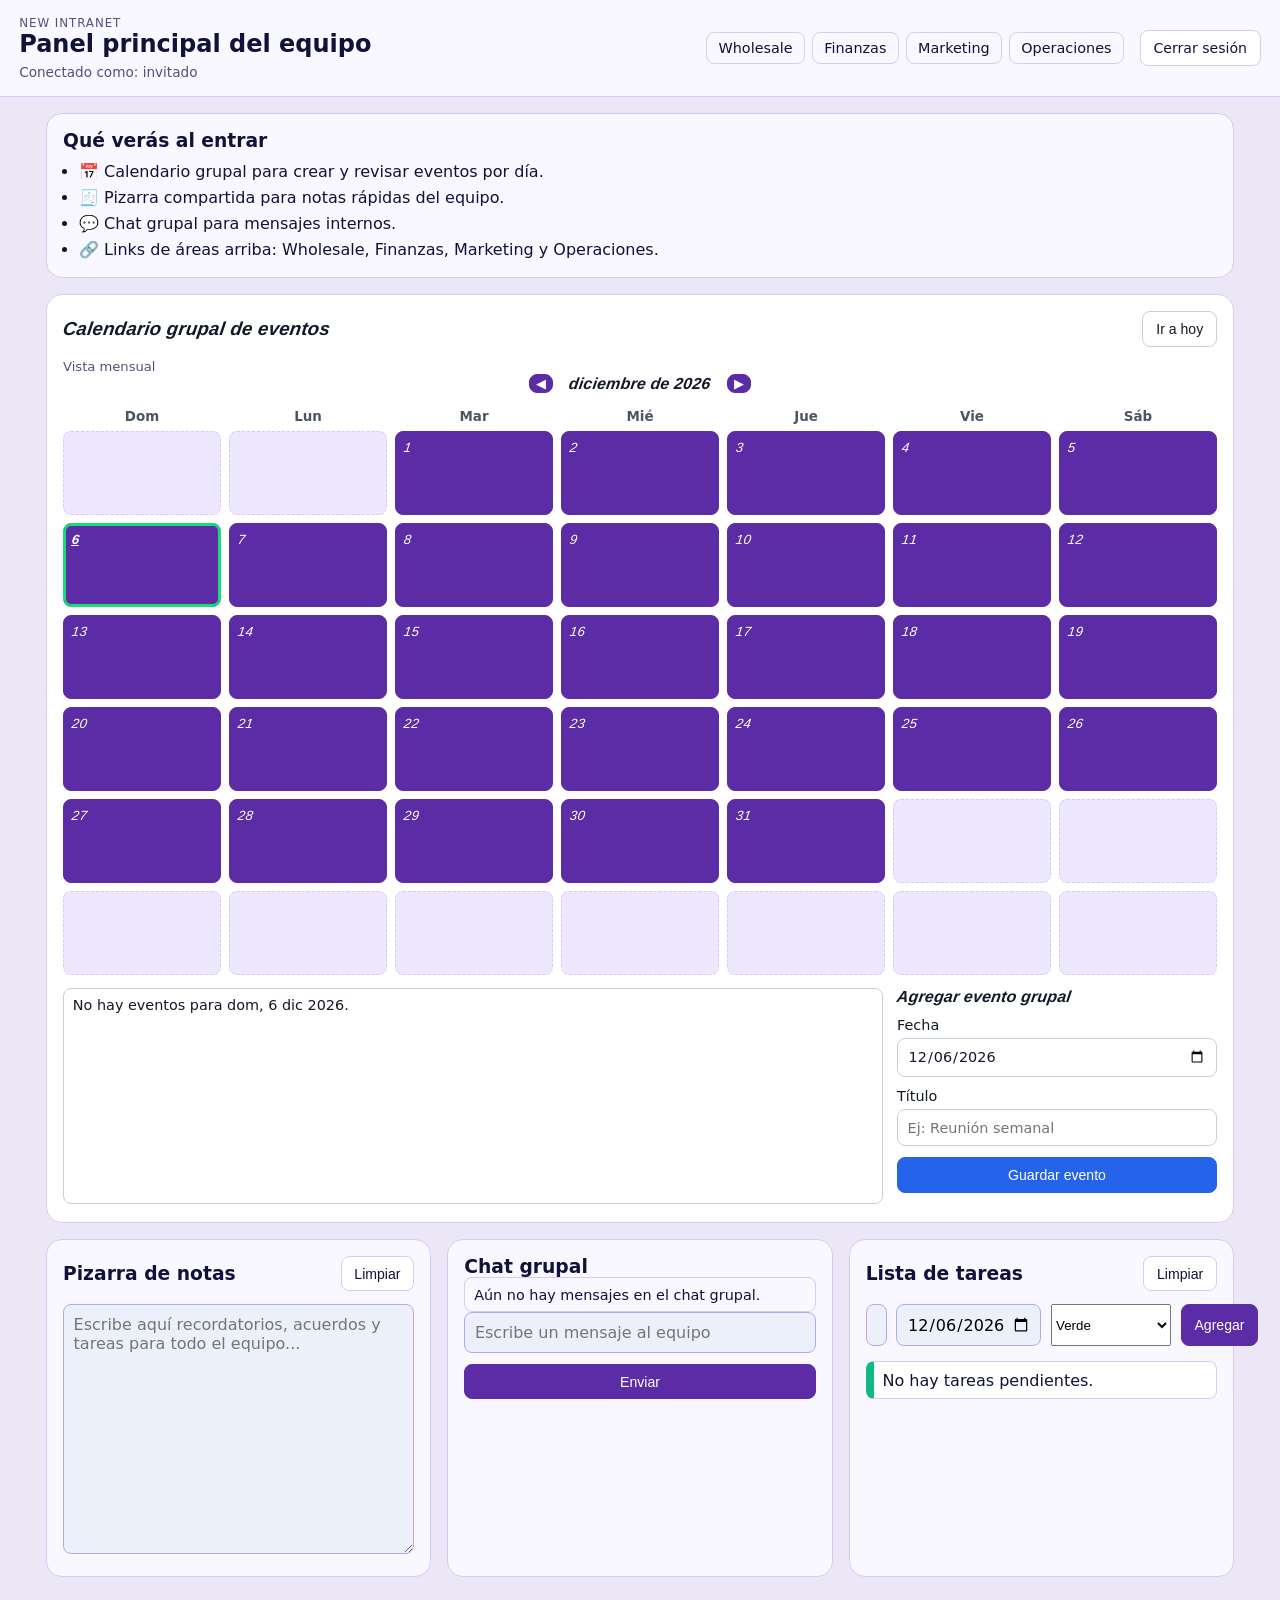
==== dashboard.html @ e8247cc8 "Moderniza calendario y refleja tareas por fecha diaria" ====
<!doctype html>
<html lang="es">
  <head>
    <meta charset="UTF-8" />
    <meta name="viewport" content="width=device-width, initial-scale=1.0" />
    <title>New Intranet | Panel</title>
    <link rel="stylesheet" href="styles.css" />
  </head>
  <body>
    <header class="site-header">
      <div>
        <p class="eyebrow">New Intranet</p>
        <h2>Panel principal del equipo</h2>
        <p id="session-user" class="session-user"></p>
      </div>

      <nav class="main-nav" aria-label="Secciones con carpetas Drive">
        <a data-area="wholesale" href="https://drive.google.com/drive/folders/1Oswjbo7u0H7g6tARwwQdeY3tPJx0e1XW?usp=drive_link" target="_blank" rel="noreferrer">Wholesale</a>
        <a data-area="finanzas" href="https://drive.google.com/drive/folders/1-COoCu54kIMru4lehm1cpL29gsivSaGc?usp=drive_link" target="_blank" rel="noreferrer">Finanzas</a>
        <a data-area="marketing" href="https://drive.google.com/drive/folders/1--HATUoeYdKYW5DXxr9l6dizmcd77jkb?usp=drive_link" target="_blank" rel="noreferrer">Marketing</a>
        <a data-area="operaciones" href="https://drive.google.com/drive/folders/1dB-Y4vaV6Zjd23VlQBxV0UuB1uddcmFH?usp=drive_link" target="_blank" rel="noreferrer">Operaciones</a>
      </nav>

      <a id="logout-btn" class="btn ghost" href="index.html">Cerrar sesión</a>
    </header>

    <main class="container">
      <section class="card onboarding-card">
        <h3>Qué verás al entrar</h3>
        <ul>
          <li>📅 Calendario grupal para crear y revisar eventos por día.</li>
          <li>🧾 Pizarra compartida para notas rápidas del equipo.</li>
          <li>💬 Chat grupal para mensajes internos.</li>
          <li>🔗 Links de áreas arriba: Wholesale, Finanzas, Marketing y Operaciones.</li>
        </ul>
      </section>

      <section class="card calendar-card">
        <div class="section-head">
          <h3>Calendario grupal de eventos</h3>
          <button id="today-btn" class="btn ghost" type="button">Ir a hoy</button>
        </div>
        <p class="hint">Vista mensual</p>

        <div class="calendar-header">
          <button id="prev-month" type="button">◀</button>
          <strong id="month-title"></strong>
          <button id="next-month" type="button">▶</button>
        </div>

        <div class="calendar-grid-head">
          <span>Dom</span><span>Lun</span><span>Mar</span><span>Mié</span><span>Jue</span><span>Vie</span><span>Sáb</span>
        </div>
        <div id="calendar-grid" class="calendar-grid"></div>

        <div class="event-layout">
          <ul id="events-list" class="events-list"></ul>

          <form id="event-form" class="event-form">
            <h4>Agregar evento grupal</h4>
            <label>
              Fecha
              <input id="event-date" type="date" />
            </label>
            <label>
              Título
              <input id="event-title" type="text" placeholder="Ej: Reunión semanal" required />
            </label>
            <button class="btn" type="submit">Guardar evento</button>
            <p id="event-feedback" class="hint" role="status" aria-live="polite"></p>
          </form>
        </div>
      </section>

      <section class="grid-3">
        <article class="card notes-card">
          <div class="section-head">
            <h3>Pizarra de notas</h3>
            <button id="clear-notes" class="btn ghost" type="button">Limpiar</button>
          </div>
          <textarea
            id="notes-board"
            placeholder="Escribe aquí recordatorios, acuerdos y tareas para todo el equipo..."
          ></textarea>
        </article>

        <article class="card chat-card">
          <h3>Chat grupal</h3>
          <ul id="chat-list" class="chat-list"></ul>

          <form id="chat-form" class="chat-form">
            <input id="chat-message" type="text" placeholder="Escribe un mensaje al equipo" required />
            <button class="btn" type="submit">Enviar</button>
          </form>
        </article>

        <article class="card tasks-card">
          <div class="section-head">
            <h3>Lista de tareas</h3>
            <button id="clear-tasks" class="btn ghost" type="button">Limpiar</button>
          </div>

          <form id="task-form" class="task-form">
            <input id="task-input" type="text" placeholder="Ej: Enviar propuesta a cliente" required />
            <input id="task-date" type="date" aria-label="Fecha de tarea" />
            <select id="task-color" aria-label="Color de tarea">
              <option value="#ef4444">Rojo</option>
              <option value="#f59e0b">Naranjo</option>
              <option value="#10b981" selected>Verde</option>
              <option value="#3b82f6">Azul</option>
              <option value="#8b5cf6">Morado</option>
            </select>
            <button class="btn" type="submit">Agregar</button>
          </form>

          <ul id="tasks-list" class="tasks-list"></ul>
        </article>
      </section>
    </main>

    <script src="script.js"></script>
  </body>
</html>
---- styles.css ----
:root {
  --bg: #ece7f7;
  --card: #f9f7ff;
  --text: #101239;
  --muted: #50517a;
  --border: #d8caf8;
  --accent: #5b2ca5;
  --accent-soft: #efe7ff;
  --ok: #10b981;
  --logo-font: "Arial Black", "Impact", "Segoe UI", sans-serif;
}

* {
  box-sizing: border-box;
}

body {
  margin: 0;
  min-height: 100vh;
  background: var(--bg);
  color: var(--text);
  font-family: Inter, system-ui, -apple-system, Segoe UI, Roboto, sans-serif;
}

.hidden {
  display: none;
}

.login-view {
  min-height: 100vh;
  display: grid;
  place-items: center;
  padding: 1.2rem;
}

.login-card {
  width: min(1080px, 100%);
  background: var(--card);
  border: 1px solid var(--border);
  border-radius: 18px;
  overflow: hidden;
  display: grid;
  grid-template-columns: 1fr;
  gap: 1rem;
  padding: 1rem;
}

.hero-image {
  width: 100%;
  height: 100%;
  object-fit: cover;
}

.logo-hero {
  display: grid;
  grid-template-columns: auto 1fr;
  grid-template-rows: auto auto;
  align-items: center;
  gap: 0 1rem;
  background: #fff;
  border: 1px solid var(--border);
  border-radius: 14px;
  padding: 1.2rem;
}

.logo-icon {
  margin: 0;
  grid-row: 1 / span 2;
  width: 70px;
  height: 70px;
  border-radius: 20px;
  display: grid;
  place-items: center;
  font-size: 2rem;
  background: linear-gradient(180deg, #ffb347, #f59e0b);
}

.logo-title {
  margin: 0;
  font-size: clamp(1.5rem, 4.2vw, 2.5rem);
  line-height: 1;
  color: var(--text);
  font-weight: 800;
}

.logo-subtitle {
  margin: 0.55rem 0 0;
  color: #1f2a44;
  font-size: clamp(0.9rem, 1.8vw, 1.2rem);
  font-weight: 500;
}

.login-content {
  background: #fff;
  border: 1px solid var(--border);
  border-radius: 14px;
  padding: 1.2rem;
  display: grid;
  align-content: center;
  gap: 0.7rem;
}

.eyebrow {
  margin: 0;
  text-transform: uppercase;
  letter-spacing: 0.08em;
  font-size: 0.74rem;
  color: var(--muted);
}

h1,
h2,
h3,
h4 {
  margin: 0;
}

.subtitle {
  margin: 0;
  color: var(--muted);
}

.login-form {
  display: grid;
  gap: 0.7rem;
}

label {
  display: grid;
  gap: 0.3rem;
  font-size: 0.9rem;
}

input,
textarea {
  width: 100%;
  border: 1px solid #b8a6ec;
  border-radius: 8px;
  padding: 0.6rem;
  font: inherit;
  background: #ecf0fa;
}

.btn {
  border: 1px solid var(--accent);
  border-radius: 8px;
  background: var(--accent);
  color: #fff;
  text-decoration: none;
  padding: 0.55rem 0.8rem;
  font-size: 0.88rem;
  cursor: pointer;
}

.btn.ghost {
  border-color: var(--border);
  background: #fff;
  color: var(--text);
}

.btn.block {
  display: block;
  text-align: center;
}

.error-message {
  min-height: 1.2rem;
  margin: 0;
  color: #ef4444;
  font-size: 0.84rem;
}

.hint {
  margin: 0;
  color: var(--muted);
  font-size: 0.82rem;
}

.site-header {
  display: grid;
  grid-template-columns: 1fr auto auto;
  gap: 1rem;
  align-items: center;
  padding: 1rem 1.2rem;
  border-bottom: 1px solid var(--border);
  background: var(--card);
  position: sticky;
  top: 0;
  z-index: 10;
}

.session-user {
  margin: 0.35rem 0 0;
  color: var(--muted);
  font-size: 0.85rem;
}

.main-nav {
  display: flex;
  gap: 0.45rem;
  flex-wrap: wrap;
}

.main-nav a {
  text-decoration: none;
  color: var(--text);
  border: 1px solid var(--border);
  padding: 0.45rem 0.7rem;
  border-radius: 8px;
  font-size: 0.9rem;
}

.main-nav a:hover {
  background: var(--accent-soft);
  border-color: var(--accent);
}

.main-nav a.disabled {
  opacity: 0.45;
  pointer-events: none;
  cursor: not-allowed;
}

.container {
  max-width: 1220px;
  margin: 1rem auto;
  padding: 0 1rem 1rem;
  display: grid;
  gap: 1rem;
}

.card {
  background: var(--card);
  border: 1px solid var(--border);
  border-radius: 16px;
  padding: 1rem 1rem 1.1rem;
}

.onboarding-card ul {
  margin: 0.7rem 0 0;
  padding-left: 1rem;
  display: grid;
  gap: 0.45rem;
}

.section-head {
  display: flex;
  justify-content: space-between;
  align-items: center;
  gap: 0.8rem;
  margin-bottom: 0.8rem;
}

.calendar-header {
  display: flex;
  justify-content: center;
  align-items: center;
  gap: 1rem;
}

.calendar-header button,
.calendar-grid button {
  border: 1px solid var(--border);
  background: #fff;
  border-radius: 8px;
  cursor: pointer;
}

.calendar-card {
  background: #fff;
  border-color: var(--border);
  color: #111827;
}

.calendar-card h3,
.calendar-card h4,
.calendar-card strong,
.calendar-card .day-number {
  font-family: var(--logo-font);
  font-style: italic;
  letter-spacing: 0.01em;
  transform: skewX(-8deg);
}

.calendar-card .btn.ghost {
  background: #ffffff;
  border-color: #c5cfdd;
  color: #111827;
}

.calendar-card .calendar-grid-head {
  color: #4b5563;
}

.calendar-card .calendar-header button,
.calendar-card .calendar-grid button {
  background: #5b2ca5;
  color: #ffffff;
  border-color: #5b2ca5;
}

.calendar-card .calendar-grid button.selected {
  border-color: #1adb7a;
  background: #5b2ca5;
  box-shadow: inset 0 0 0 2px #1adb7a;
}

.calendar-card .calendar-grid button.today .day-number {
  color: #ffffff;
  text-decoration: underline;
}

.calendar-grid-head,
.calendar-grid {
  display: grid;
  grid-template-columns: repeat(7, minmax(0, 1fr));
  gap: 0.5rem;
}

.calendar-grid-head {
  margin: 1rem 0 0.4rem;
  color: var(--muted);
  font-size: 0.84rem;
  font-weight: 700;
  text-align: center;
}

.calendar-grid button {
  text-align: left;
  padding: 0.5rem;
  min-height: 84px;
  display: flex;
  flex-direction: column;
  justify-content: space-between;
}

.calendar-grid button.selected {
  border-color: var(--accent);
  background: var(--accent-soft);
}

.calendar-grid button.today .day-number {
  color: var(--accent);
  font-weight: 700;
}

.day-events-inline {
  margin-top: 0.35rem;
  display: flex;
  gap: 0.2rem;
  flex-wrap: wrap;
}

.day-event {
  border-radius: 999px;
  display: inline-block;
  background: #dcfce7;
  color: #14532d;
  font-size: 0.64rem;
  padding: 0.1rem 0.45rem;
  font-weight: 700;
}

.day-task {
  border-radius: 999px;
  display: inline-block;
  background: #dbeafe;
  color: #1e3a8a;
  font-size: 0.64rem;
  padding: 0.1rem 0.45rem;
  font-weight: 700;
}

.calendar-empty {
  min-height: 84px;
  border-radius: 8px;
  background: #eee8ff;
  border: 1px dashed #d8caf8;
}

.event-layout {
  margin-top: 0.8rem;
  display: grid;
  grid-template-columns: 1fr 320px;
  gap: 0.9rem;
}

.events-list,
.chat-list {
  list-style: none;
  padding: 0;
  margin: 0;
  display: grid;
  gap: 0.5rem;
}

.events-list li,
.chat-list li {
  border: 1px solid var(--border);
  border-radius: 8px;
  padding: 0.55rem;
  font-size: 0.9rem;
}

.calendar-card .events-list li,
.calendar-card .event-form input {
  background: #ffffff;
  border-color: #c5cfdd;
  color: #111827;
}

.calendar-card .event-form .btn {
  background: #2563eb;
  border-color: #2563eb;
}

.chat-meta {
  color: var(--muted);
  font-size: 0.78rem;
  margin-top: 0.2rem;
}

.event-form,
.chat-form {
  display: grid;
  gap: 0.7rem;
}

.grid-2,
.grid-3 {
  display: grid;
  grid-template-columns: 1fr 1fr;
  gap: 1rem;
}

.grid-3 {
  grid-template-columns: repeat(3, minmax(0, 1fr));
}

.task-form {
  display: grid;
  grid-template-columns: 1fr 145px 120px auto;
  gap: 0.6rem;
}

.tasks-list {
  list-style: none;
  margin: 0.9rem 0 0;
  padding: 0;
  display: grid;
  gap: 0.45rem;
}

.tasks-list li {
  border: 1px solid var(--border);
  border-left: 8px solid var(--task-color, #10b981);
  border-radius: 8px;
  padding: 0.55rem;
  display: flex;
  justify-content: space-between;
  align-items: center;
  gap: 0.5rem;
  background: #fff;
}

.tasks-list li.done label {
  text-decoration: line-through;
  color: var(--muted);
}

.tasks-list button {
  border: 1px solid var(--border);
  background: #fff;
  border-radius: 8px;
  padding: 0.25rem 0.5rem;
  cursor: pointer;
}

#notes-board {
  min-height: 250px;
  resize: vertical;
}

@media (max-width: 980px) {
  .login-card,
  .event-layout,
  .grid-2,
  .grid-3 {
    grid-template-columns: 1fr;
  }

  .task-form {
    grid-template-columns: 1fr;
  }

  .site-header {
    grid-template-columns: 1fr;
  }
}
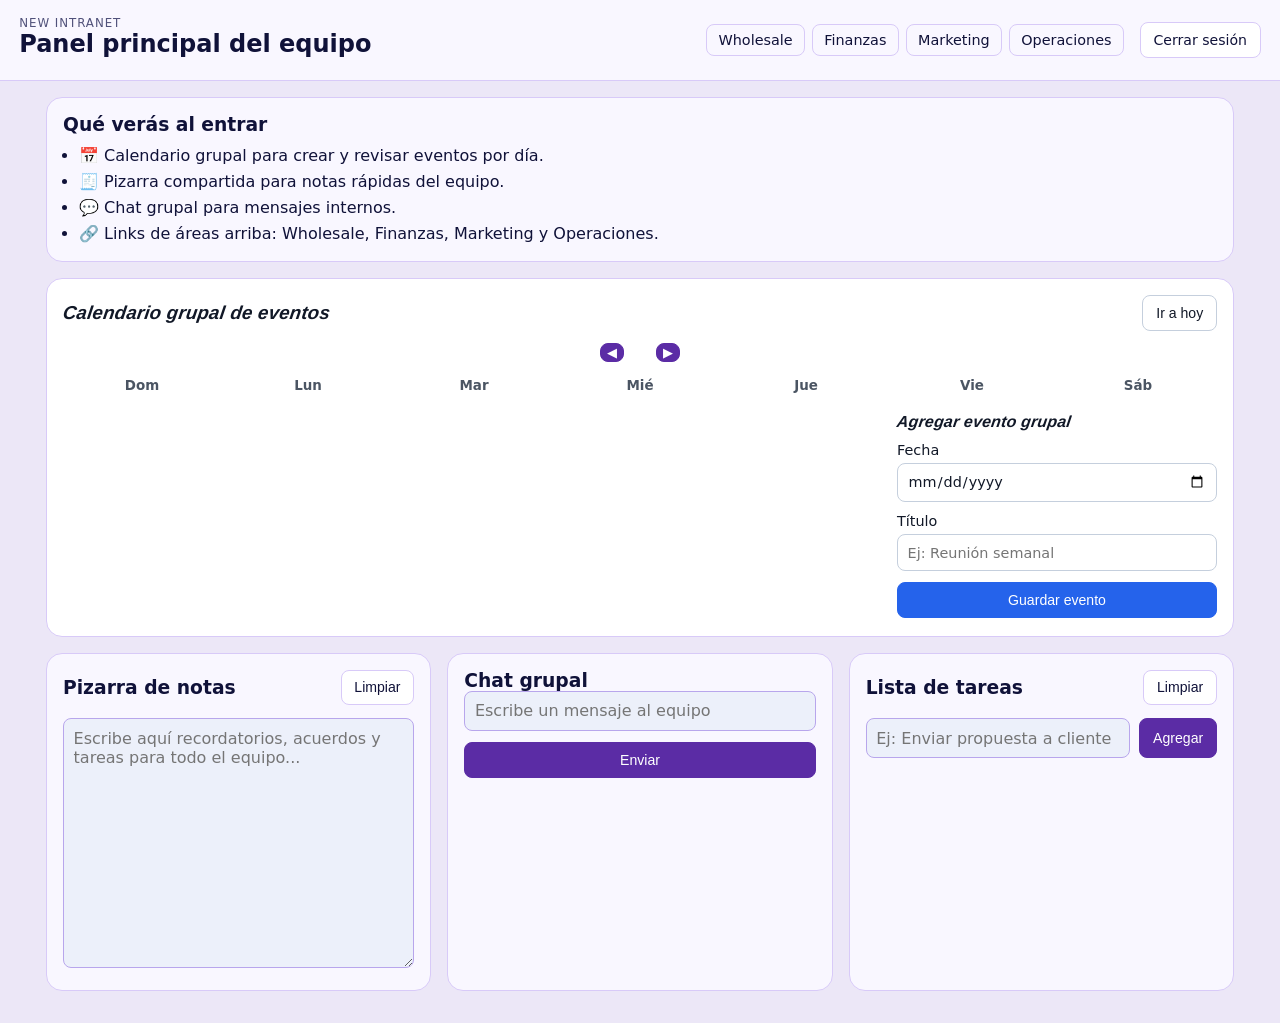
==== commit 46a6ce7f: "Merge pull request #33 from valeriamch-cpu/codex/create-professional-intranet-site-w3cgv5 Add dashbo" ====
--- a/dashboard.html
+++ b/dashboard.html
@@ -40,7 +40,6 @@
           <h3>Calendario grupal de eventos</h3>
           <button id="today-btn" class="btn ghost" type="button">Ir a hoy</button>
         </div>
-        <p class="hint">Vista mensual</p>
 
         <div class="calendar-header">
           <button id="prev-month" type="button">◀</button>
@@ -67,7 +66,6 @@
               <input id="event-title" type="text" placeholder="Ej: Reunión semanal" required />
             </label>
             <button class="btn" type="submit">Guardar evento</button>
-            <p id="event-feedback" class="hint" role="status" aria-live="polite"></p>
           </form>
         </div>
       </section>
@@ -102,14 +100,6 @@
 
           <form id="task-form" class="task-form">
             <input id="task-input" type="text" placeholder="Ej: Enviar propuesta a cliente" required />
-            <input id="task-date" type="date" aria-label="Fecha de tarea" />
-            <select id="task-color" aria-label="Color de tarea">
-              <option value="#ef4444">Rojo</option>
-              <option value="#f59e0b">Naranjo</option>
-              <option value="#10b981" selected>Verde</option>
-              <option value="#3b82f6">Azul</option>
-              <option value="#8b5cf6">Morado</option>
-            </select>
             <button class="btn" type="submit">Agregar</button>
           </form>
 
--- a/styles.css
+++ b/styles.css
@@ -354,21 +354,10 @@
 .day-event {
   border-radius: 999px;
   display: inline-block;
-  background: #dcfce7;
-  color: #14532d;
+  background: #7f56d9;
+  color: #ffffff;
   font-size: 0.64rem;
   padding: 0.1rem 0.45rem;
-  font-weight: 700;
-}
-
-.day-task {
-  border-radius: 999px;
-  display: inline-block;
-  background: #dbeafe;
-  color: #1e3a8a;
-  font-size: 0.64rem;
-  padding: 0.1rem 0.45rem;
-  font-weight: 700;
 }
 
 .calendar-empty {
@@ -439,7 +428,7 @@
 
 .task-form {
   display: grid;
-  grid-template-columns: 1fr 145px 120px auto;
+  grid-template-columns: 1fr auto;
   gap: 0.6rem;
 }
 
@@ -460,7 +449,6 @@
   justify-content: space-between;
   align-items: center;
   gap: 0.5rem;
-  background: #fff;
 }
 
 .tasks-list li.done label {
@@ -489,10 +477,6 @@
     grid-template-columns: 1fr;
   }
 
-  .task-form {
-    grid-template-columns: 1fr;
-  }
-
   .site-header {
     grid-template-columns: 1fr;
   }
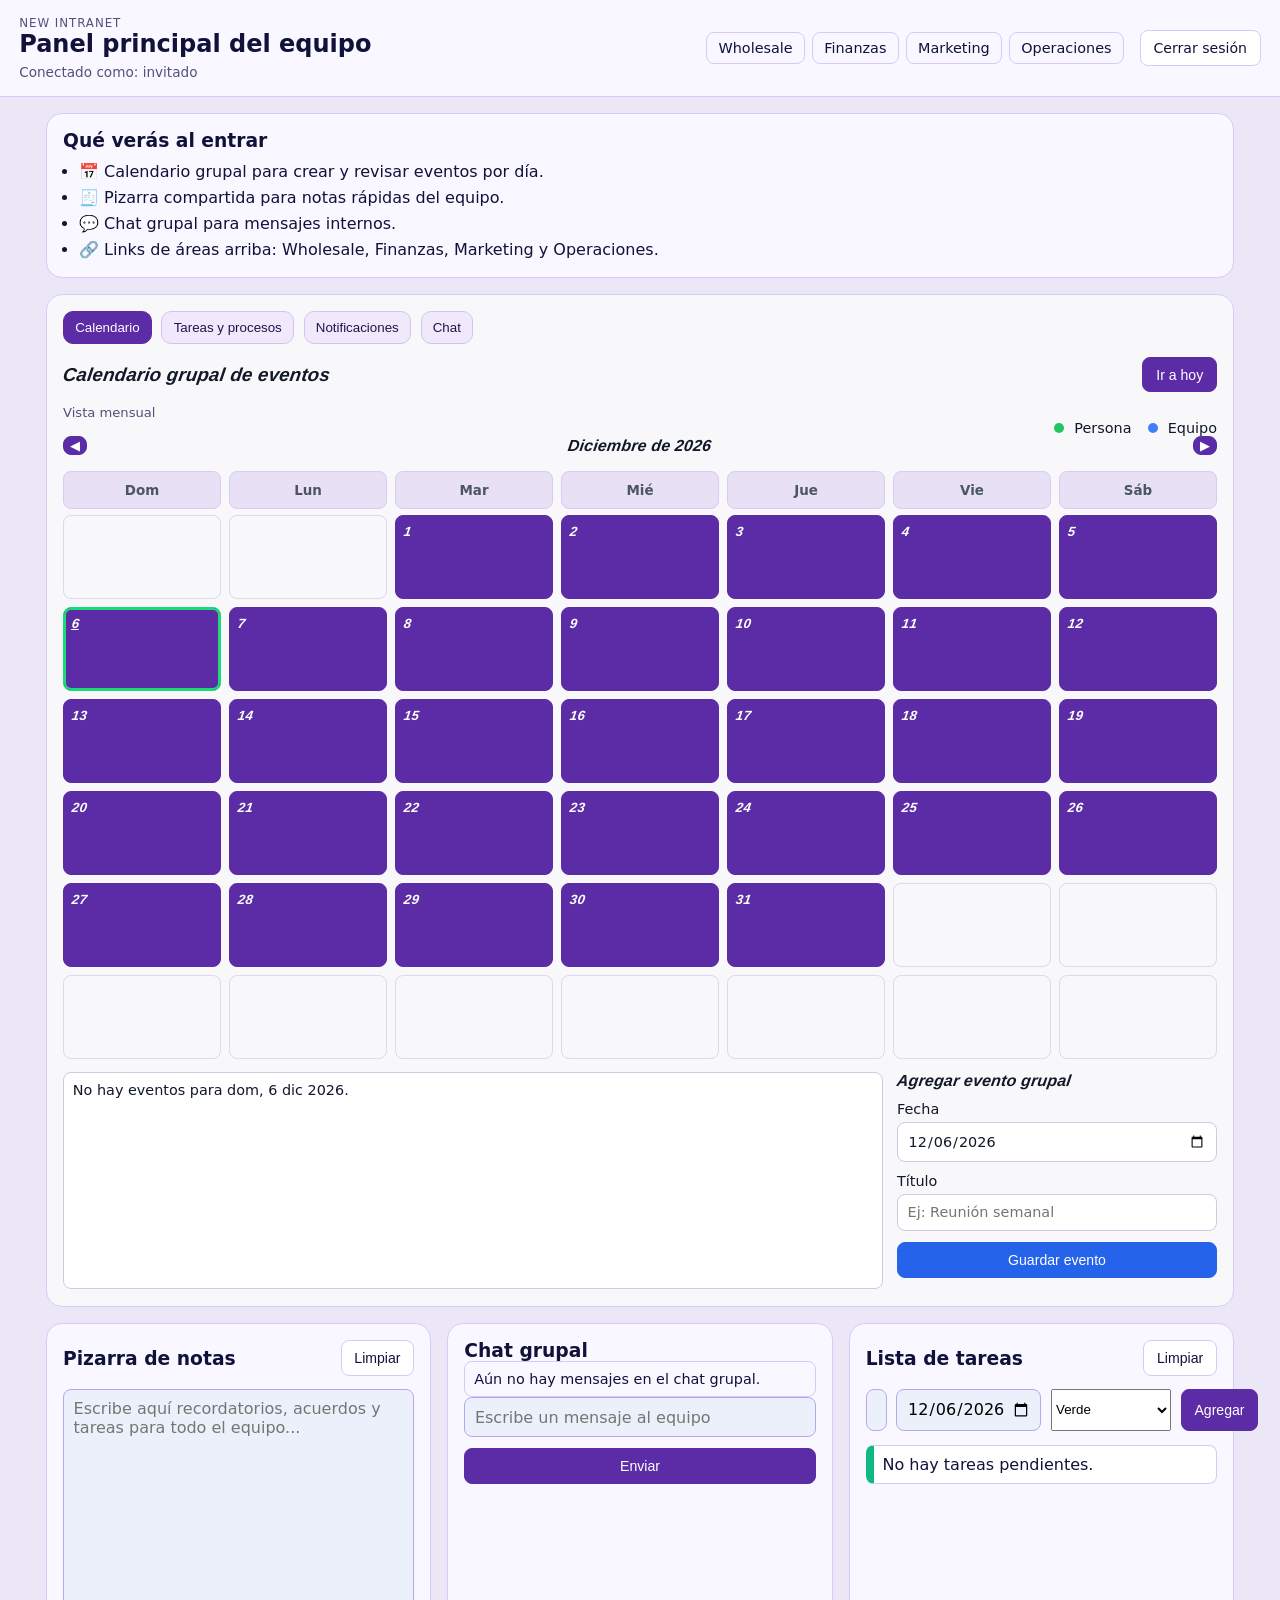
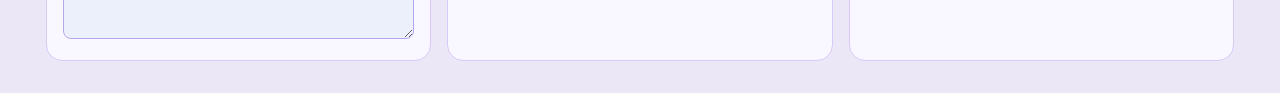
==== commit 0498c226: "Ajusta calendario al formato visual solicitado" ====
--- a/dashboard.html
+++ b/dashboard.html
@@ -36,9 +36,21 @@
       </section>
 
       <section class="card calendar-card">
+        <div class="calendar-tabs" aria-label="Secciones de calendario">
+          <button type="button" class="tab active">Calendario</button>
+          <button type="button" class="tab">Tareas y procesos</button>
+          <button type="button" class="tab">Notificaciones</button>
+          <button type="button" class="tab">Chat</button>
+        </div>
+
         <div class="section-head">
           <h3>Calendario grupal de eventos</h3>
           <button id="today-btn" class="btn ghost" type="button">Ir a hoy</button>
+        </div>
+        <p class="hint">Vista mensual</p>
+        <div class="calendar-legend">
+          <span><i class="dot persona"></i> Persona</span>
+          <span><i class="dot equipo"></i> Equipo</span>
         </div>
 
         <div class="calendar-header">
@@ -66,6 +78,7 @@
               <input id="event-title" type="text" placeholder="Ej: Reunión semanal" required />
             </label>
             <button class="btn" type="submit">Guardar evento</button>
+            <p id="event-feedback" class="hint" role="status" aria-live="polite"></p>
           </form>
         </div>
       </section>
@@ -100,6 +113,14 @@
 
           <form id="task-form" class="task-form">
             <input id="task-input" type="text" placeholder="Ej: Enviar propuesta a cliente" required />
+            <input id="task-date" type="date" aria-label="Fecha de tarea" />
+            <select id="task-color" aria-label="Color de tarea">
+              <option value="#ef4444">Rojo</option>
+              <option value="#f59e0b">Naranjo</option>
+              <option value="#10b981" selected>Verde</option>
+              <option value="#3b82f6">Azul</option>
+              <option value="#8b5cf6">Morado</option>
+            </select>
             <button class="btn" type="submit">Agregar</button>
           </form>
 
--- a/styles.css
+++ b/styles.css
@@ -253,7 +253,7 @@
 
 .calendar-header {
   display: flex;
-  justify-content: center;
+  justify-content: space-between;
   align-items: center;
   gap: 1rem;
 }
@@ -267,7 +267,7 @@
 }
 
 .calendar-card {
-  background: #fff;
+  background: #f8f8fb;
   border-color: var(--border);
   color: #111827;
 }
@@ -283,9 +283,9 @@
 }
 
 .calendar-card .btn.ghost {
-  background: #ffffff;
-  border-color: #c5cfdd;
-  color: #111827;
+  background: #5b2ca5;
+  border-color: #5b2ca5;
+  color: #fff;
 }
 
 .calendar-card .calendar-grid-head {
@@ -325,6 +325,13 @@
   text-align: center;
 }
 
+.calendar-grid-head span {
+  background: #e8e0f5;
+  border: 1px solid #d8caf8;
+  border-radius: 8px;
+  padding: 0.65rem 0.2rem;
+}
+
 .calendar-grid button {
   text-align: left;
   padding: 0.5rem;
@@ -332,6 +339,7 @@
   display: flex;
   flex-direction: column;
   justify-content: space-between;
+  font-weight: 700;
 }
 
 .calendar-grid button.selected {
@@ -354,17 +362,72 @@
 .day-event {
   border-radius: 999px;
   display: inline-block;
-  background: #7f56d9;
+  background: #8b5cf6;
   color: #ffffff;
   font-size: 0.64rem;
   padding: 0.1rem 0.45rem;
+  font-weight: 700;
+}
+
+.day-task {
+  border-radius: 999px;
+  display: inline-block;
+  background: #3b82f6;
+  color: #ffffff;
+  font-size: 0.64rem;
+  padding: 0.1rem 0.45rem;
+  font-weight: 700;
 }
 
 .calendar-empty {
   min-height: 84px;
   border-radius: 8px;
-  background: #eee8ff;
-  border: 1px dashed #d8caf8;
+  background: #f8f8fb;
+  border: 1px solid #ded8ea;
+}
+
+.calendar-tabs {
+  display: flex;
+  gap: 0.6rem;
+  margin-bottom: 0.8rem;
+}
+
+.calendar-tabs .tab {
+  border: 1px solid #d2c4f1;
+  border-radius: 10px;
+  background: #efe9fb;
+  color: #25124d;
+  padding: 0.5rem 0.7rem;
+  cursor: default;
+}
+
+.calendar-tabs .tab.active {
+  background: #5b2ca5;
+  color: #fff;
+  border-color: #5b2ca5;
+}
+
+.calendar-legend {
+  display: flex;
+  justify-content: flex-end;
+  gap: 1rem;
+  font-size: 0.9rem;
+}
+
+.dot {
+  display: inline-block;
+  width: 10px;
+  height: 10px;
+  border-radius: 50%;
+  margin-right: 0.35rem;
+}
+
+.dot.persona {
+  background: #22c55e;
+}
+
+.dot.equipo {
+  background: #3b82f6;
 }
 
 .event-layout {
@@ -428,7 +491,7 @@
 
 .task-form {
   display: grid;
-  grid-template-columns: 1fr auto;
+  grid-template-columns: 1fr 145px 120px auto;
   gap: 0.6rem;
 }
 
@@ -449,6 +512,7 @@
   justify-content: space-between;
   align-items: center;
   gap: 0.5rem;
+  background: #fff;
 }
 
 .tasks-list li.done label {
@@ -477,6 +541,10 @@
     grid-template-columns: 1fr;
   }
 
+  .task-form {
+    grid-template-columns: 1fr;
+  }
+
   .site-header {
     grid-template-columns: 1fr;
   }
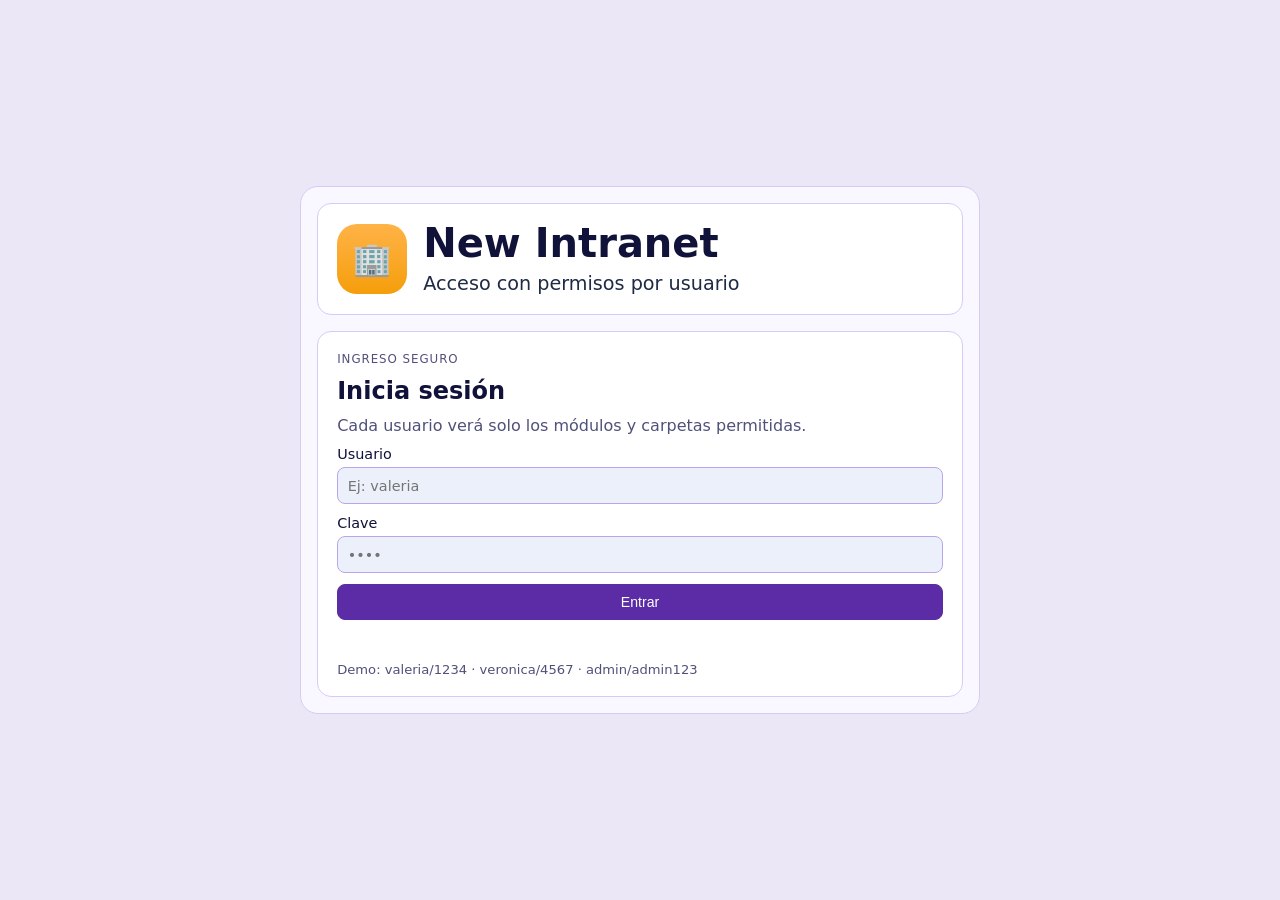
==== commit 3af63c0e: "Implementa intranet con login, permisos y rinde gastos" ====
--- a/dashboard.html
+++ b/dashboard.html
@@ -16,8 +16,8 @@
 
       <nav class="main-nav" aria-label="Secciones con carpetas Drive">
         <a data-area="wholesale" href="https://drive.google.com/drive/folders/1Oswjbo7u0H7g6tARwwQdeY3tPJx0e1XW?usp=drive_link" target="_blank" rel="noreferrer">Wholesale</a>
+        <a data-area="marketing" href="https://drive.google.com/drive/folders/1--HATUoeYdKYW5DXxr9l6dizmcd77jkb?usp=drive_link" target="_blank" rel="noreferrer">Marketing</a>
         <a data-area="finanzas" href="https://drive.google.com/drive/folders/1-COoCu54kIMru4lehm1cpL29gsivSaGc?usp=drive_link" target="_blank" rel="noreferrer">Finanzas</a>
-        <a data-area="marketing" href="https://drive.google.com/drive/folders/1--HATUoeYdKYW5DXxr9l6dizmcd77jkb?usp=drive_link" target="_blank" rel="noreferrer">Marketing</a>
         <a data-area="operaciones" href="https://drive.google.com/drive/folders/1dB-Y4vaV6Zjd23VlQBxV0UuB1uddcmFH?usp=drive_link" target="_blank" rel="noreferrer">Operaciones</a>
       </nav>
 
@@ -30,27 +30,15 @@
         <ul>
           <li>📅 Calendario grupal para crear y revisar eventos por día.</li>
           <li>🧾 Pizarra compartida para notas rápidas del equipo.</li>
-          <li>💬 Chat grupal para mensajes internos.</li>
-          <li>🔗 Links de áreas arriba: Wholesale, Finanzas, Marketing y Operaciones.</li>
+          <li>💸 Rinde gastos con nombre, monto, detalle y foto.</li>
+          <li>🗂️ Acceso a carpetas de Wholesale, Marketing, Finanzas y Operaciones.</li>
         </ul>
       </section>
 
-      <section class="card calendar-card">
-        <div class="calendar-tabs" aria-label="Secciones de calendario">
-          <button type="button" class="tab active">Calendario</button>
-          <button type="button" class="tab">Tareas y procesos</button>
-          <button type="button" class="tab">Notificaciones</button>
-          <button type="button" class="tab">Chat</button>
-        </div>
-
+      <section class="card calendar-card" data-module="calendar">
         <div class="section-head">
           <h3>Calendario grupal de eventos</h3>
           <button id="today-btn" class="btn ghost" type="button">Ir a hoy</button>
-        </div>
-        <p class="hint">Vista mensual</p>
-        <div class="calendar-legend">
-          <span><i class="dot persona"></i> Persona</span>
-          <span><i class="dot equipo"></i> Equipo</span>
         </div>
 
         <div class="calendar-header">
@@ -84,28 +72,32 @@
       </section>
 
       <section class="grid-3">
-        <article class="card notes-card">
+        <article class="card notes-card" data-module="board">
           <div class="section-head">
             <h3>Pizarra de notas</h3>
             <button id="clear-notes" class="btn ghost" type="button">Limpiar</button>
           </div>
-          <textarea
-            id="notes-board"
-            placeholder="Escribe aquí recordatorios, acuerdos y tareas para todo el equipo..."
-          ></textarea>
+          <textarea id="notes-board" placeholder="Escribe aquí recordatorios, acuerdos y tareas para todo el equipo..."></textarea>
         </article>
 
-        <article class="card chat-card">
-          <h3>Chat grupal</h3>
-          <ul id="chat-list" class="chat-list"></ul>
+        <article class="card expenses-card" data-module="expenses">
+          <div class="section-head">
+            <h3>Rinde gastos</h3>
+            <a class="btn ghost" href="https://drive.google.com/drive/folders/1-COoCu54kIMru4lehm1cpL29gsivSaGc?usp=drive_link" target="_blank" rel="noreferrer">Abrir Drive</a>
+          </div>
 
-          <form id="chat-form" class="chat-form">
-            <input id="chat-message" type="text" placeholder="Escribe un mensaje al equipo" required />
-            <button class="btn" type="submit">Enviar</button>
+          <form id="expense-form" class="expense-form">
+            <input id="expense-name" type="text" placeholder="Nombre" required />
+            <input id="expense-amount" type="number" min="0" step="0.01" placeholder="Monto" required />
+            <input id="expense-detail" type="text" placeholder="Detalle" required />
+            <input id="expense-photo" type="file" accept="image/*" />
+            <button class="btn" type="submit">Guardar gasto</button>
           </form>
+          <p id="expense-feedback" class="hint" role="status" aria-live="polite"></p>
+          <ul id="expenses-list" class="expenses-list"></ul>
         </article>
 
-        <article class="card tasks-card">
+        <article class="card tasks-card" data-module="tasks">
           <div class="section-head">
             <h3>Lista de tareas</h3>
             <button id="clear-tasks" class="btn ghost" type="button">Limpiar</button>
@@ -114,13 +106,6 @@
           <form id="task-form" class="task-form">
             <input id="task-input" type="text" placeholder="Ej: Enviar propuesta a cliente" required />
             <input id="task-date" type="date" aria-label="Fecha de tarea" />
-            <select id="task-color" aria-label="Color de tarea">
-              <option value="#ef4444">Rojo</option>
-              <option value="#f59e0b">Naranjo</option>
-              <option value="#10b981" selected>Verde</option>
-              <option value="#3b82f6">Azul</option>
-              <option value="#8b5cf6">Morado</option>
-            </select>
             <button class="btn" type="submit">Agregar</button>
           </form>
 
--- a/styles.css
+++ b/styles.css
@@ -549,3 +549,36 @@
     grid-template-columns: 1fr;
   }
 }
+
+.login-card-compact {
+  max-width: 680px;
+}
+
+.expense-form {
+  display: grid;
+  gap: 0.5rem;
+}
+
+.expenses-list {
+  list-style: none;
+  margin: 0.8rem 0 0;
+  padding: 0;
+  display: grid;
+  gap: 0.7rem;
+}
+
+.expenses-list li {
+  border: 1px solid var(--border);
+  border-radius: 10px;
+  padding: 0.6rem;
+  background: #fff;
+}
+
+.expenses-list img {
+  margin-top: 0.5rem;
+  max-width: 100%;
+  max-height: 160px;
+  border-radius: 8px;
+  border: 1px solid var(--border);
+  object-fit: cover;
+}
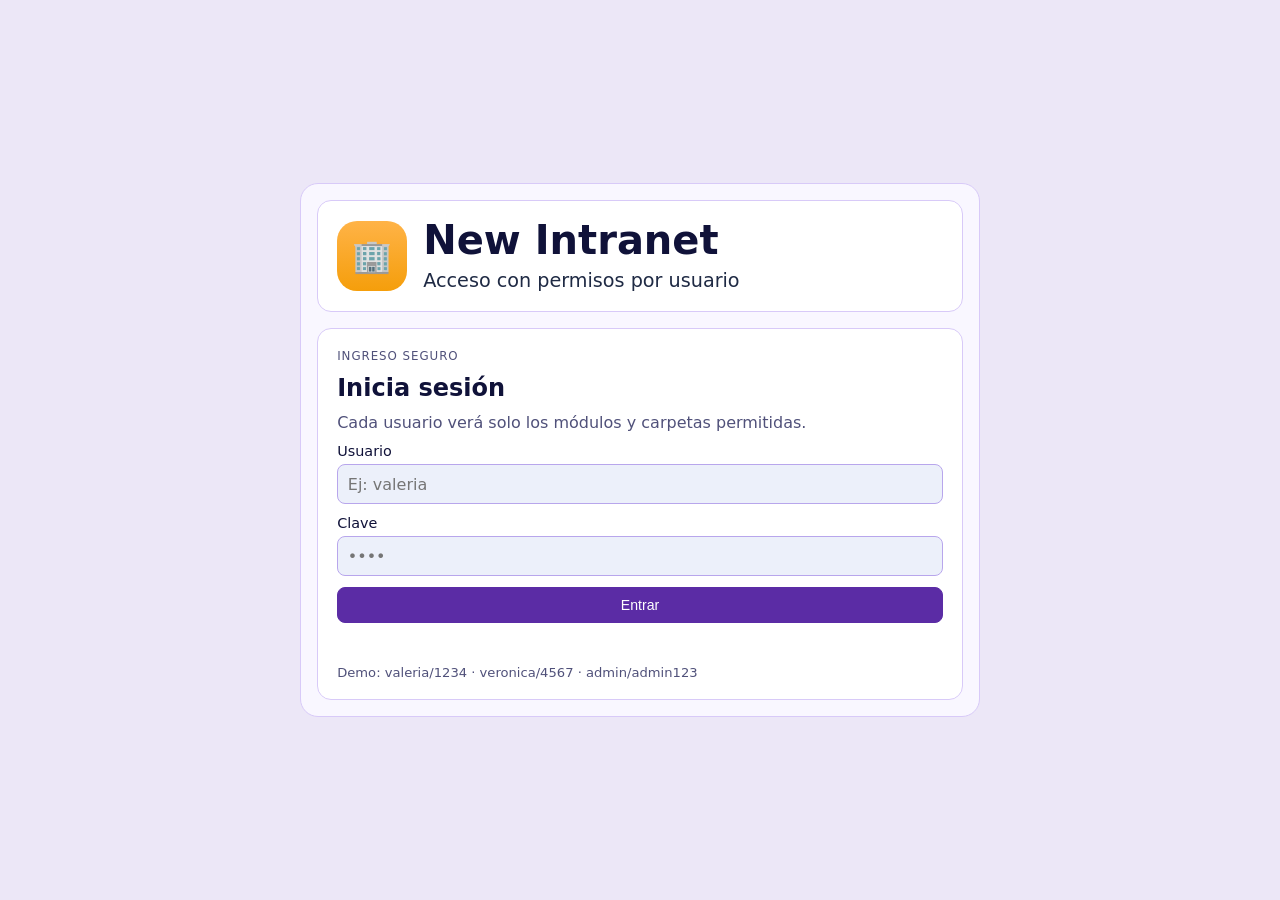
==== commit 9f34d55b: "Optimiza intranet para uso móvil Android/iOS con PWA básica" ====
--- a/dashboard.html
+++ b/dashboard.html
@@ -3,7 +3,11 @@
   <head>
     <meta charset="UTF-8" />
     <meta name="viewport" content="width=device-width, initial-scale=1.0" />
+    <meta name="theme-color" content="#5b2ca5" />
+    <meta name="apple-mobile-web-app-capable" content="yes" />
+    <meta name="apple-mobile-web-app-status-bar-style" content="default" />
     <title>New Intranet | Panel</title>
+    <link rel="manifest" href="manifest.webmanifest" />
     <link rel="stylesheet" href="styles.css" />
   </head>
   <body>
@@ -90,8 +94,18 @@
             <input id="expense-name" type="text" placeholder="Nombre" required />
             <input id="expense-amount" type="number" min="0" step="0.01" placeholder="Monto" required />
             <input id="expense-detail" type="text" placeholder="Detalle" required />
-            <input id="expense-photo" type="file" accept="image/*" />
+            <input id="expense-photo" type="file" accept="image/*" capture="environment" />
+            <p class="hint">Desde celular puedes tomar la foto al instante o elegirla de tu galería.</p>
             <button class="btn" type="submit">Guardar gasto</button>
+          </form>
+          <div class="expense-actions">
+            <button id="save-expense-draft" class="btn ghost" type="button">Guardar borrador</button>
+            <button id="finalize-expense-report" class="btn" type="button">Finalizar rendición</button>
+          </div>
+          <form id="expense-report-form" class="expense-report-form hidden">
+            <input id="report-number" type="text" placeholder="N° rendición (ej: R-2026-015)" required />
+            <input id="report-owner" type="text" placeholder="Nombre responsable" required />
+            <button class="btn" type="submit">Crear carpeta sugerida</button>
           </form>
           <p id="expense-feedback" class="hint" role="status" aria-live="polite"></p>
           <ul id="expenses-list" class="expenses-list"></ul>
--- a/styles.css
+++ b/styles.css
@@ -20,6 +20,8 @@
   background: var(--bg);
   color: var(--text);
   font-family: Inter, system-ui, -apple-system, Segoe UI, Roboto, sans-serif;
+  -webkit-font-smoothing: antialiased;
+  text-rendering: optimizeLegibility;
 }
 
 .hidden {
@@ -138,6 +140,7 @@
   border-radius: 8px;
   padding: 0.6rem;
   font: inherit;
+  font-size: 16px;
   background: #ecf0fa;
 }
 
@@ -224,7 +227,7 @@
 .container {
   max-width: 1220px;
   margin: 1rem auto;
-  padding: 0 1rem 1rem;
+  padding: 0 1rem calc(1rem + env(safe-area-inset-bottom));
   display: grid;
   gap: 1rem;
 }
@@ -550,11 +553,76 @@
   }
 }
 
+@media (max-width: 768px) {
+  .login-view {
+    padding: 0.8rem;
+  }
+
+  .login-card {
+    border-radius: 14px;
+    padding: 0.75rem;
+  }
+
+  .site-header {
+    position: sticky;
+    top: 0;
+    padding: 0.8rem;
+    gap: 0.7rem;
+  }
+
+  .main-nav {
+    flex-wrap: nowrap;
+    overflow-x: auto;
+    padding-bottom: 0.2rem;
+    -webkit-overflow-scrolling: touch;
+  }
+
+  .main-nav a {
+    white-space: nowrap;
+    padding: 0.55rem 0.8rem;
+    border-radius: 10px;
+  }
+
+  .container {
+    margin: 0.7rem auto;
+    padding: 0 0.7rem calc(1.2rem + env(safe-area-inset-bottom));
+    gap: 0.8rem;
+  }
+
+  .card {
+    border-radius: 14px;
+    padding: 0.85rem;
+  }
+
+  .calendar-header button,
+  .btn,
+  .tasks-list button {
+    min-height: 42px;
+  }
+
+  .calendar-grid {
+    gap: 0.35rem;
+  }
+}
+
 .login-card-compact {
   max-width: 680px;
 }
 
 .expense-form {
+  display: grid;
+  gap: 0.5rem;
+}
+
+.expense-actions {
+  margin-top: 0.6rem;
+  display: flex;
+  gap: 0.5rem;
+  flex-wrap: wrap;
+}
+
+.expense-report-form {
+  margin-top: 0.6rem;
   display: grid;
   gap: 0.5rem;
 }
